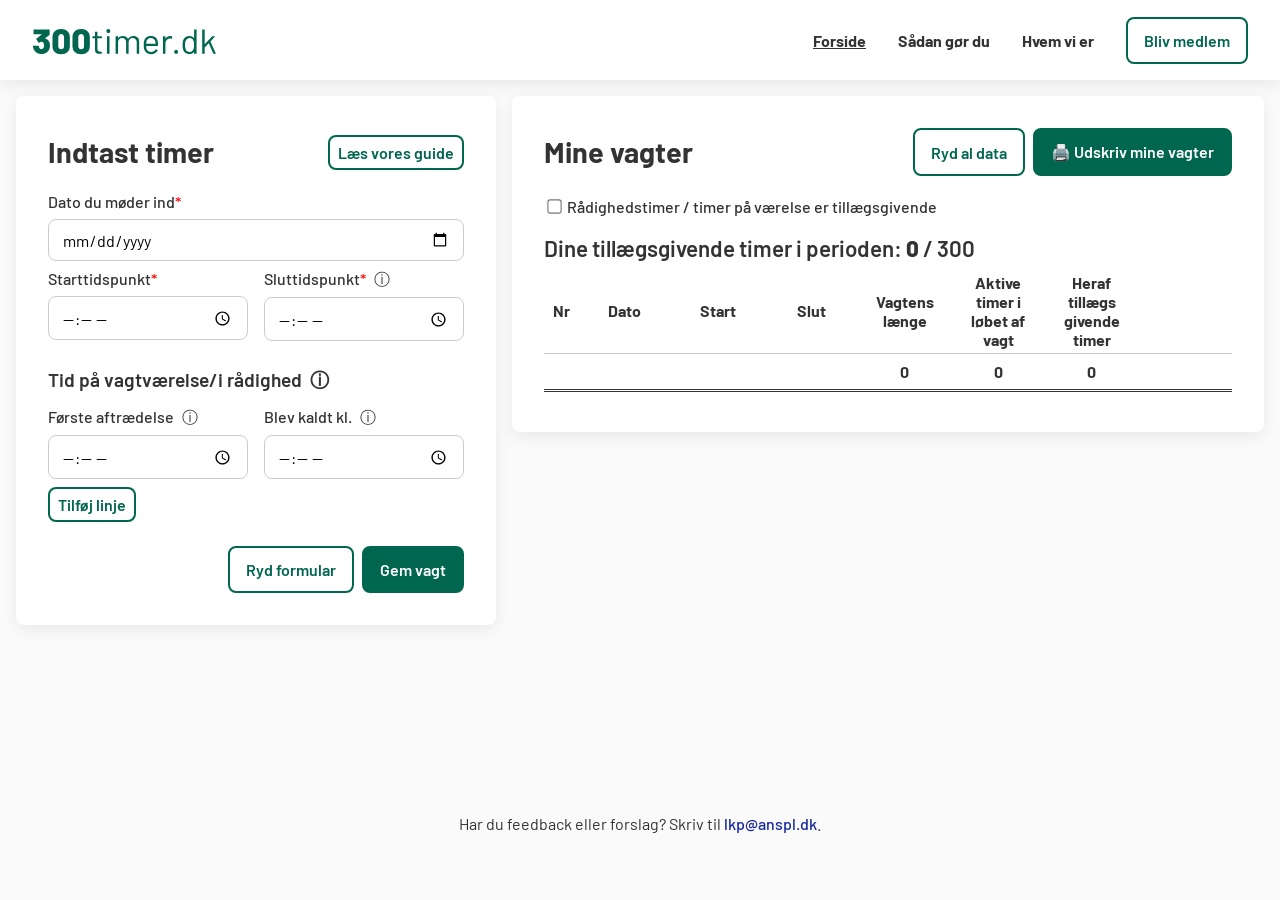
==== index.html @ fdd11203 "Refactor time input labels and update calculation for active hours" ====
<!DOCTYPE html>
<html lang="en">

<head>
    <meta charset="UTF-8">
    <meta name="viewport" content="width=device-width, initial-scale=1">
    <meta name="description" content="Få overblik over hvor mange tillægsgivende timer, du har arbejdet.">
    <meta property="og:image" content="https://anspl.dk/wp-content/uploads/2025/11/IMG_5223_2-scaled.jpeg">
    <title>Tillægsberegner – Danske Anæstesisygeplejersker</title>
    <link rel="icon" type="image/x-icon" href="assets/favicon.svg">
    <link rel="stylesheet" href="style.css">
    <link rel="stylesheet" href="styleguide.css">
    <link href="https://fonts.googleapis.com/css2?family=Material+Symbols+Outlined" rel="stylesheet" />
    <link rel="preconnect" href="https://fonts.googleapis.com">
    <link rel="preconnect" href="https://fonts.gstatic.com" crossorigin>

    <!-- Google tag (gtag.js) -->
    <script async src="https://www.googletagmanager.com/gtag/js?id=G-YQEBJBNJV2"></script>
    <script>
        window.dataLayer = window.dataLayer || [];
        function gtag() { dataLayer.push(arguments); }
        gtag('js', new Date());

        gtag('config', 'G-YQEBJBNJV2');
    </script>
    <script src="https://code.jquery.com/jquery-3.5.1.min.js"></script>
    <script src="https://cdnjs.cloudflare.com/ajax/libs/popper.js/1.16.1/umd/popper.min.js"></script>
    <script src="https://maxcdn.bootstrapcdn.com/bootstrap/4.5.2/js/bootstrap.min.js"></script>
    <script>
        $(function () {
            $('[data-toggle="tooltip"]').tooltip();
        });
    </script>
</head>

<body>
    <header class="navbar">
        <div class="navbar-container">
            <div class="navbar-logo">
                <a href="index.html">
                    <img src="./assets/300timer-alt.svg" alt="Danske Anæstesisygeplejerskers logo" />
                </a>
            </div>


            <nav class="navbar-links" id="nav-links">
                <a href="index.html" style="text-decoration: underline;">Forside</a>
                <a href="howto.html">Sådan gør du</a>
                <a href="about.html">Hvem vi er</a>
                <a href="https://selvbetjening.winkas.net/tilmelding.asp?wkid=215280015&navid=3">
                    <button class="secondary-btn">Bliv medlem</button>
                </a>
            </nav>

            <div class="navbar-burger" id="burger">
                <span class="material-symbols-outlined" id="burger-icon">menu</span>
            </div>
        </div>
    </header>
    <div class="container">

        <main class="content">

            <aside>
                <!-- Form -->
                <form class="form-section" id="shift-form">
                    <div class="title-w-btns">
                        <h1>Indtast timer</h1>
                        <a href="howto.html"><button class="rm-from-print rm-btn secondary-btn" type="button">Læs vores
                                guide</button></a>
                    </div>

                    <label>
                        Dato du møder ind<span style="color: red;">*</span>
                        <input type="date" id="date" required>
                    </label>

                    <div class="form-group">
                        <label>
                            Starttidspunkt<span style="color: red;">*</span>
                            <input type="time" id="start" required>
                        </label>

                        <label>
                            Sluttidspunkt<span style="color:red">*</span>

                            <span class="info-tooltip">
                                ⓘ
                                <span class="tooltip-text">
                                    Vagter kan højst være 24 timer lange.
                                </span>
                            </span>

                            <input type="time" id="end" required>
                        </label>
                    </div>

                    <label>
                        <h3>Tid på vagtværelse/i rådighed <span class="info-tooltip">
                                ⓘ
                                <span class="tooltip-text">
                                    Disse vil blive tolket som ikke-aktive rådighedstimer.
                                </span>
                            </span></h3>

                        <div class="form-group">
                            <label>
                                Første aftrædelse
                                <span class="info-tooltip">
                                    ⓘ
                                    <span class="tooltip-text">
                                        Vi behøver ikke vide, hvornår du har en fast aftale om fratrædelse.
                                        Du skal blot angive det tidligste tidspunkt, hvor du reelt er trådt fra. Det kan
                                        både være når I har aftalt det eller senere, hvis der var travlt.
                                    </span>
                                </span>
                                <input type="time" name="startOfBreak[]">
                            </label>
                            <label>
                                Blev kaldt kl.
                                <span class="info-tooltip">
                                    ⓘ
                                    <span class="tooltip-text">
                                        Dette felt skal være tomt, hvis du ikke blev kaldt efter aftrædelse.
                                    </span>
                                </span>
                                <input type="time" name="endOfBreak[]">
                            </label>
                        </div>

                        <div id="additional-breaks"></div>

                        <button id="add-break-btn" class="rm-from-print rm-btn secondary-btn" type="button">
                            Tilføj linje</button>

                    </label>

                    <div class="btn-group">
                        <button type="reset" class="secondary-btn">Ryd formular</button>
                        <button type="submit" class="primary-btn">Gem vagt</button>
                    </div>
                </form>
            </aside>

            <!-- Shift table -->
            <section>
                <div class="printable-table">
                    <div class="title-w-btns">
                        <!-- Title -->
                        <h1>Mine vagter</h1>
                        <!-- Buttons -->
                        <div class="btn-group rm-from-print">
                            <button class="secondary-btn" onclick="clearStorage()">Ryd al data</button>
                            <button class="primary-btn" onclick="window.print()">🖨️ Udskriv mine vagter</button>
                        </div>
                    </div>

                    <label>
                        <input type="checkbox" name="include-hours" value="yes">
                        Rådighedstimer / timer på værelse er tillægsgivende
                    </label>
                    <h2>Dine tillægsgivende timer i perioden: <span style="font-weight: 800;" id="total-hours">0</span>
                        / 300</h2>
                    <div class="table-wrapper">
                        <table class="shift-table">
                            <thead>
                                <tr>
                                    <th>Nr</th>
                                    <th>Dato</th>
                                    <th>Start</th>
                                    <th>Slut</th>
                                    <th>Vagtens længe</th>
                                    <th>Aktive timer i løbet af vagt</th>
                                    <th>Heraf tillægs<wbr>givende timer</th>
                                    <th></th>
                                </tr>
                            </thead>
                            <tfoot>
                                <tr>
                                    <td></td>
                                    <td></td>
                                    <td></td>
                                    <td></td>
                                    <td><strong>0</strong></td>
                                    <td><strong>0</strong></td>
                                    <td><strong>0</strong></td>
                                    <td></td>
                                </tr>
                            </tfoot>
                            <tbody id="shift-list"></tbody>
                        </table>
                    </div>
                </div>
            </section>
        </main>

    </div>
    <footer>
        <p>Har du feedback eller forslag? Skriv til <a
                href="mailto:lkp@anspl.dk?subject=Feedback tillægsberegner">lkp@anspl.dk</a>.</a>
        </p>
    </footer>
    <script src="script.js"></script>
    <script src="helligdage.js"></script>
</body>

</html>
---- style.css ----
/* ------------------------------------------------------
   GLOBAL RESET + BASE
------------------------------------------------------- */

@import "styleguide.css";

*,
*::before,
*::after {
  box-sizing: border-box;
}

html,
body {
  font-family: var(--font-family);
  background-color: rgb(250, 250, 250);
  color: var(--primary-text);
  margin: 0;
  padding: 0;
  min-height: 100vh;
}

body {
  min-height: 100vh;
  display: flex;
  flex-direction: column;
}

/* ------------------------------------------------------
   LAYOUT
------------------------------------------------------- */

main {
  --margins: 30px;
  --sidebar-width: 480px;
  display: flex;
  align-items: flex-start;
  flex: 1;
  margin-bottom: 2rem;
  flex-wrap: wrap; /* allow wrapping on small screens */
}

.content {
  max-width: 1600px;
  width: 100%;
  padding: 0 1rem; /* ensures padding on mobile */
  margin: 96px auto 0;
  gap: 1rem;
  display: flex;
  flex-wrap: wrap; /* children wrap on small screens */
  min-height: 78vh;
}

/* SIDEBAR + MAIN SECTION (Desktop layout) */
aside {
  width: var(--sidebar-width);
  flex: 0 0 var(--sidebar-width);
  position: sticky;
  top: 96px;
  padding: 2rem;
  background-color: white;
  box-shadow: 0 5px 15px rgba(0, 0, 0, 0.07);
}

section {
  flex: 1; /* take remaining space */
  min-width: 0;
  margin-bottom: 1rem;
  margin-top: 0px;
}

aside,
section {
  padding: 2rem;
  background-color: white;
  box-shadow: 0 5px 15px rgba(0, 0, 0, 7%) !important;
  border-radius: 8px;
}

footer {
  text-align: center;
  align-items: center;
  margin-bottom: 1rem;
}

/* ------------------------------------------------------
   NAVBAR
------------------------------------------------------- */

.navbar {
  position: fixed;
  top: 0;
  left: 0;
  width: 100%;
  z-index: 1000;
}

.navbar-container {
  background: white;
  height: 80px;
  padding: 1rem 2rem;
  margin: 0 auto;
  display: flex;
  justify-content: space-between;
  align-items: center;
  box-shadow: 0 5px 15px rgba(0, 0, 0, 7%) !important;
  width: 100%;
  padding-inline: 2rem;
}

.navbar-logo img {
  height: 42px;
  width: auto;
  display: block;
}

.navbar-links {
  display: flex;
  gap: 2rem;
  align-items: center;
}

.navbar-links a {
  text-decoration: none;
  color: var(--primary-text);
  font-weight: 700;
  transition: color 0.2s;
}

.navbar-links a:hover {
  color: #006e5e;
}

/* Hidden by default; appears at 720px */
.navbar-burger {
  display: none;
  cursor: pointer;
  font-size: 32px;
  user-select: none;
}

/* ------------------------------------------------------
   TYPOGRAPHY
------------------------------------------------------- */

h1 {
  color: inherit;
  margin-bottom: 0.5rem;
  font-size: 1.8rem;
  font-weight: 700;
  line-height: 2rem;
}
h2 {
  color: inherit;
  margin-bottom: 0.5rem;
  font-size: 1.4rem;
  font-weight: 600;
}
h3 {
  color: inherit;
  margin-bottom: 1rem;
  font-size: 1.2rem;
  font-weight: 600;
}
footer a {
  text-decoration: none;
  color: rgb(25, 41, 159);
  font-weight: 500;
}

a {
  text-decoration: underline;
  color: rgb(25, 41, 159);
  font-weight: 500;
}

/* ------------------------------------------------------
   FORMS
------------------------------------------------------- */

label {
  display: block;
  font-weight: 500;
  margin-bottom: 0.5rem;
}

label input {
  margin-top: 0.5rem;
}

form {
  width: 100%;
}
form p {
  margin-top: 0;
  margin-bottom: 1rem;
}
form .btn-group {
  display: flex;
  justify-content: flex-end;
  margin-top: 1.5rem;
}

.form-group {
  display: flex;
  gap: 1rem;
}

.form-group > * {
  flex: 1; /* each child takes equal full width */
}

input[type="date"],
input[type="time"],
input[type="number"],
input[list] {
  width: 100%;
  box-sizing: border-box;
  padding: 0.6rem 0.8rem;
  border: 1px solid #ccc;
  border-radius: 8px;
  font-size: 1rem;
  transition:
    border-color 0.2s,
    box-shadow 0.2s;
  font-family: var(--font-family);
}

input[type="checkbox"] {
  cursor: pointer;
  scale: 1.1;
}

button {
  padding: 12px 16px;
  border: none;
  border-radius: 8px;
  font: var(--font-family);
  font-weight: 600;
  background-color: transparent;
  border: 2px solid var(--primary-green);
  color: var(--primary-green);
  cursor: pointer;
}

.primary-btn {
  background-color: var(--primary-green);
  color: white;
}

.primary-btn:hover {
  background-color: rgba(0, 102, 79, 0.9);
}

.secondary-btn:hover {
  background-color: rgba(0, 102, 79, 0.1);
}

.rm-btn {
  padding: 6px 8px;
}

.remove-row-btn {
  width: 44px;
  height: 44px;
  flex-shrink: 0; /* Prevents the button from being squished */
  align-self: flex-end; /* Aligns the button with the bottom of the inputs */
  margin-bottom: 4px; /* Optional: adjust to match the exact baseline of your inputs */
  display: flex;
  align-items: center;
  justify-content: center;
  padding: 0;
}

.info-tooltip {
  position: relative;
  display: inline-flex;
  align-items: center;
  justify-content: center;
  width: 18px;
  height: 18px;
  margin-left: 4px;
  cursor: pointer;
}

.tooltip-text {
  visibility: hidden;
  width: 260px;
  background-color: var(--primary-text);
  color: white;
  text-align: center;
  font-size: 1rem;
  font-weight: 500;
  padding: 6px 8px;
  border-radius: 6px;

  position: absolute;
  z-index: 1000;
  bottom: 125%;
  left: 50%;
  transform: translateX(-50%);

  opacity: 0;
  transition: opacity 0.2s;
}

.info-tooltip:hover .tooltip-text {
  visibility: visible;
  opacity: 1;
}

/* ------------------------------------------------------
   TABLES
------------------------------------------------------- */

.table-wrapper {
  width: 100%;
  overflow-x: auto; /* enables horizontal scrolling if table is wider */
  -webkit-overflow-scrolling: touch; /* smooth scrolling on iOS */
  padding-bottom: 0.5rem; /* extra space so the scroll doesn’t get cut off */
}

table {
  width: 100%;
  border-collapse: collapse;
  table-layout: fixed;
  word-wrap: break-word;
}

table th:first-child,
table td:first-child {
  width: 34px;
  overflow: hidden;
  text-overflow: ellipsis;
  white-space: nowrap;
}

th,
td {
  padding: 0.25rem 0.5rem;
  text-align: center;
  border-bottom: 1px solid #ccc;
}

tfoot td {
  padding: 0.5rem 0.5rem;
  border-bottom: 3px double var(--primary-text);
}

.title-w-btns {
  min-height: 48px;
  display: flex;
  align-items: center;
  justify-content: space-between;
  flex-wrap: wrap;
  gap: 1rem;
  margin-bottom: 1rem;
}

.title-w-btns h1 {
  margin-bottom: 0;
  margin-top: 0;
}

.btn-group {
  display: flex;
  gap: 0.5rem;
}

/* ------------------------------------------------------
   BREAKPOINT 1 — 1140px (stack layout)
------------------------------------------------------- */

@media (max-width: 1140px) {
  .content {
    flex-direction: column;
  }

  aside {
    width: 100%;
    flex: none;
    position: static;
  }
}

/* ------------------------------------------------------
   BREAKPOINT 2 — 720px (burger menu)
------------------------------------------------------- */

@media (max-width: 720px) {
  aside,
  section {
    padding: 1rem;
  }

  .content {
    padding: 0;
  }

  .navbar-links {
    display: none;
    position: absolute;
    top: 74px;
    width: 100%;
    flex-direction: column;
    gap: 2rem;
    background: white;
    box-shadow: 0 5px 15px rgba(0, 0, 0, 0.07);
    padding: 1rem;
    z-index: 100;
    transition: max-height 0.3s ease;
    max-height: 0;
    overflow: hidden;
  }

  .navbar-links.show {
    display: flex;
    max-height: 500px;
    right: 0rem;
  }

  .navbar-burger {
    display: block;
  }

  .navbar-links a,
  .navbar-links button {
    width: 100%;
    text-align: center;
  }

  .navbar-logo img {
    height: 32px;
    width: auto;
    display: block;
  }

  button {
    min-height: 52px;
    min-width: 120px;
  }

  .title-w-btns {
    flex-direction: column;
    align-items: flex-start; /* align left when stacked */
  }

  .btn-group {
    flex-direction: column;
    width: 100%; /* buttons fill container on mobile */
  }

  .form-group {
    flex-direction: column;
    gap: 0rem;
  }
}

/* ------------------------------------------------------
   PRINT STYLES
------------------------------------------------------- */

@media print {
  @page {
    margin: 36px;
  }
  body {
    font-size: 12px;
  }
  body * {
    visibility: hidden;
  }
  h1,
  h2 {
    font-size: 14px;
  }

  .printable-table,
  .printable-table * {
    visibility: visible;
  }
  .printable-table {
    position: absolute;

    top: 0;
    left: 0;
    width: 100%;
    margin: 0;
    padding: 0;
    page-break-inside: avoid;
  }

  .rm-from-print {
    display: none !important;
  }
}
---- styleguide.css ----
@import url("https://fonts.googleapis.com/css2?family=Barlow:ital,wght@0,100;0,200;0,300;0,400;0,500;0,600;0,700;0,800;0,900;1,100;1,200;1,300;1,400;1,500;1,600;1,700;1,800;1,900&display=swap");

:root {
  --primary-green: #00664f;
  --primary-text: #333333;
  --font-family: "Barlow", system-ui, sans-serif;
}

/* Material Symbols icons */
.material-symbols-outlined {
  font-family: "Material Symbols Outlined";
  font-weight: normal;
  font-style: normal;
  line-height: 1;
  color: inherit;
  display: inline-block;
  white-space: nowrap;
  direction: ltr;
  -webkit-font-smoothing: antialiased;
  font-variation-settings: "FILL" 0, "wght" 400, "GRAD" 0, "opsz" 24;
}
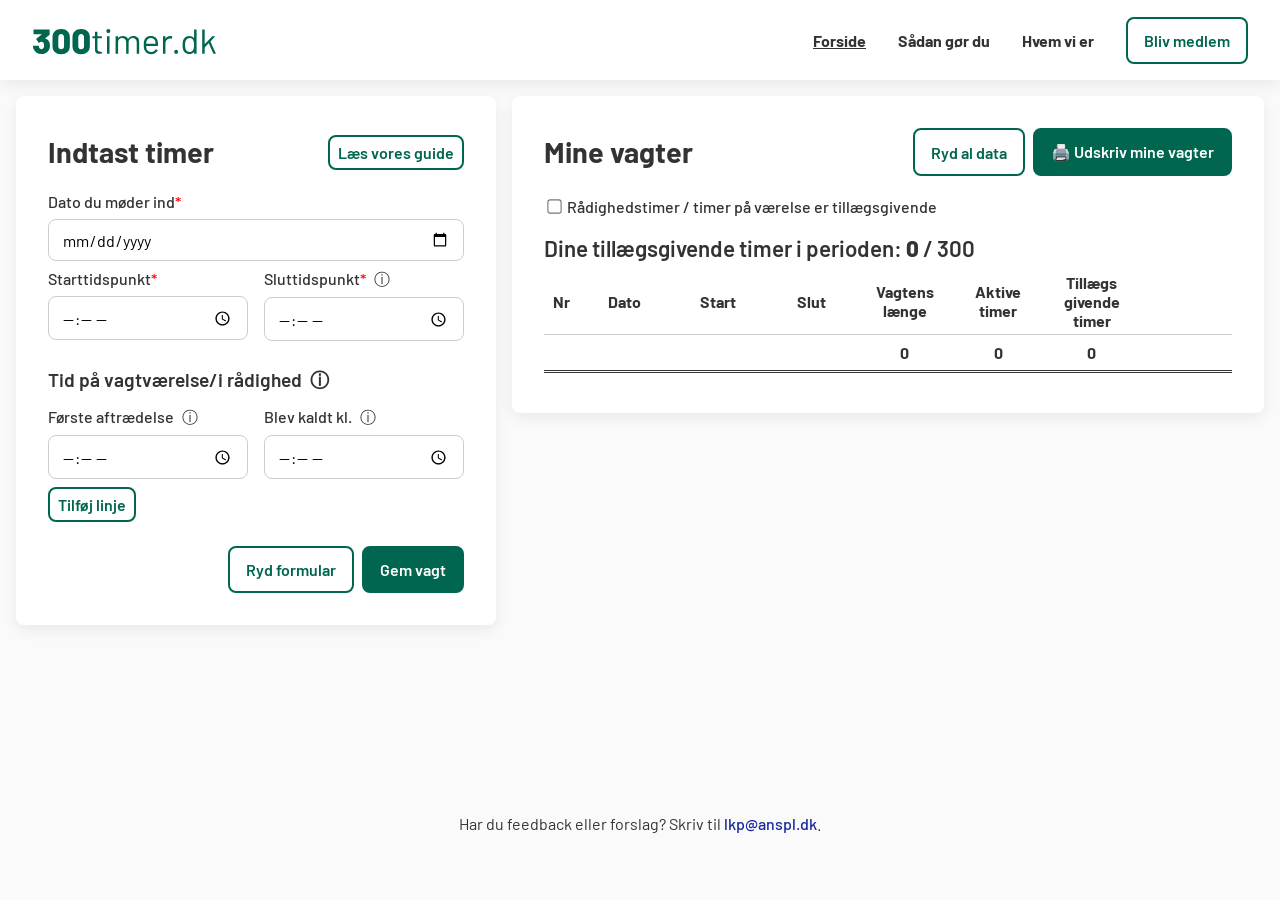
==== commit 063baf16: "Update how-to instructions for clarity" ====
--- a/index.html
+++ b/index.html
@@ -170,8 +170,8 @@
                                     <th>Start</th>
                                     <th>Slut</th>
                                     <th>Vagtens længe</th>
-                                    <th>Aktive timer i løbet af vagt</th>
-                                    <th>Heraf tillægs<wbr>givende timer</th>
+                                    <th>Aktive timer</th>
+                                    <th>Tillægs<wbr>givende timer</th>
                                     <th></th>
                                 </tr>
                             </thead>
